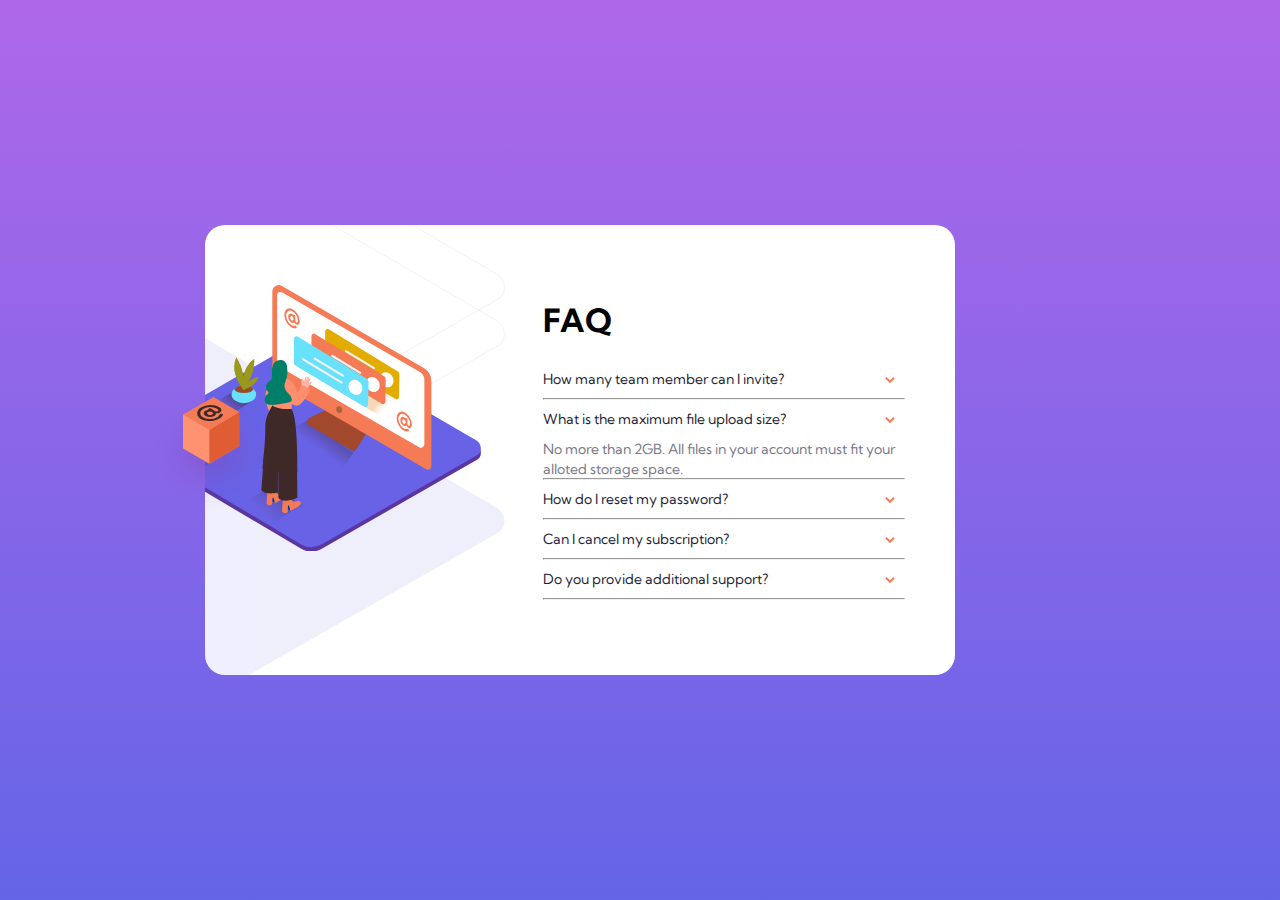
==== faq-accordion-card/index.html @ 41b0c8e5 "Edit to show faq 2 answer" ====
<!DOCTYPE html>
<html lang="en">
<head>
    <meta charset="UTF-8">
    <meta name="viewport" content="width=device-width, initial-scale=1.0">
    <title>FAQ Accordion</title>
    <link rel="stylesheet" href="styles.css">
    <link rel="shortcut icon" href="/images/favicon-32x32.png" type="image/x-icon">
    <script src="index.js" defer></script>
</head>
<body>
    <main id="main">
        <div class="img">
            <img id="screen" src="images/illustration-woman-online-desktop.svg" alt="a woman looking at a screen">
            <img id="bg" src="images/bg-pattern-desktop.svg" alt="">
        </div>
        <div class="faq">
            <h1>FAQ</h1>
            <p onclick="showAnswer1()">How many team member can I invite? <span><img id="btn-img1" src="images/icon-arrow-down.svg" alt="arrow down"></span></p>
            <span class="text" id="dropdown1">Lorem ipsum, dolor sit amet consectetur adipisicing elit. Eos, beatae.</span>
            <hr>
            <p id="to-view" onclick="showAnswer2()">What is the maximum file upload size? <span><img id="btn-img2" src="images/icon-arrow-down.svg" alt="arrow down"></span></p>
            <span class="text" id="dropdown2" >No more than 2GB. All files in your account must fit your alloted storage space.</span>
            <hr>
            <p>How do I reset my password? <span><img src="images/icon-arrow-down.svg" alt="arrow down"></span></p>
            <hr>
            <p>Can I cancel my subscription? <span><img src="images/icon-arrow-down.svg" alt="arrow down"></span></p>
            <hr>
            <p>Do you provide additional support? <span><img src="images/icon-arrow-down.svg" alt="arrow down"></span></p>
            <hr>
        </div>
    </main>
    <div id="box-div"><img id="box" src="images/illustration-box-desktop.svg" alt="a box"></div>
</body>
</html>
---- faq-accordion-card/styles.css ----
@import url('https://fonts.googleapis.com/css2?family=Kumbh+Sans:wght@400;700&display=swap');

:root {
    /* PRIMARY TEXT COLORS */
    --very-dark-desaturated-blue: hsl(238, 29%, 16%);
    --soft-red: hsl(14, 88%, 65%);

    /* BACKGROUND GRADIENT */
    --soft-violet: hsl(273, 75%, 66%);
    --soft-blue: hsl(240, 73%, 65%);

    /* NEUTRAL TEXT COLORS */
    --very-dark-grayish-blue: hsl(237, 12%, 33%);
    --dark-grayish-blue: hsl(240, 6%, 50%);

    /* HORIZONTAL RULE */
    --light-grayish-blue: hsl(240, 5%, 91%);
}

* {
    margin: 0;
    padding: 0;
    box-sizing: border-box;
    font-family: 'Kumbh Sans', sans-serif;
}

/* DESKTOP DESIGN */
@media (min-width: 376px) {
    body {
        background-image: linear-gradient(var(--soft-violet), var(--soft-blue));
        display: flex;
        height: 100vh;
        align-items: center;
        justify-content: center;
    }

    #main {
        display: flex;
        flex: 0 0 auto;
        align-items: center;
        justify-content: center;
        background-color: white;
        width: 750px;
        height: 450px;
        overflow: hidden;
        border-radius: 20px;
    }

    .img {
        width: 45%;
        position: relative;
        top: 30%
    }

    #screen {
        width: 350px;
        transform: translate(-74px, 49%);
        position: relative;
        z-index: 1;
    }

    #bg {
        width: 600px;
        transform: translate(-50%, -55%);
    }

    #box {
        width: 120px;
        transform: translate(-670%, 5%);
        position: relative;
        z-index: 2;
    }

    .faq {
       height: inherit;
       margin-top: 150px;
       margin-right: 50px;
    }

    .faq h1 {
        font-weight: 700;
        padding-bottom: 20px;
    }

    .faq p {
        font-weight: 400;
        font-size: 14px;
        color: var(--very-dark-desaturated-blue);
        padding: 10px 0;
        display: flex;
        justify-content: space-between;
        gap: 50px;
        }

    .faq p:hover {
        cursor: pointer;
        color: var(--soft-red);
    }
    
    .faq p > span > img {
        padding-right: 10px;
    }

    hr {
        color: var(--light-grayish-blue);
    }

    .text {
        color: var(--dark-grayish-blue);
        font-size: 14px;
    }
    
    #dropdown1 {
        display: none;
    }
    
}
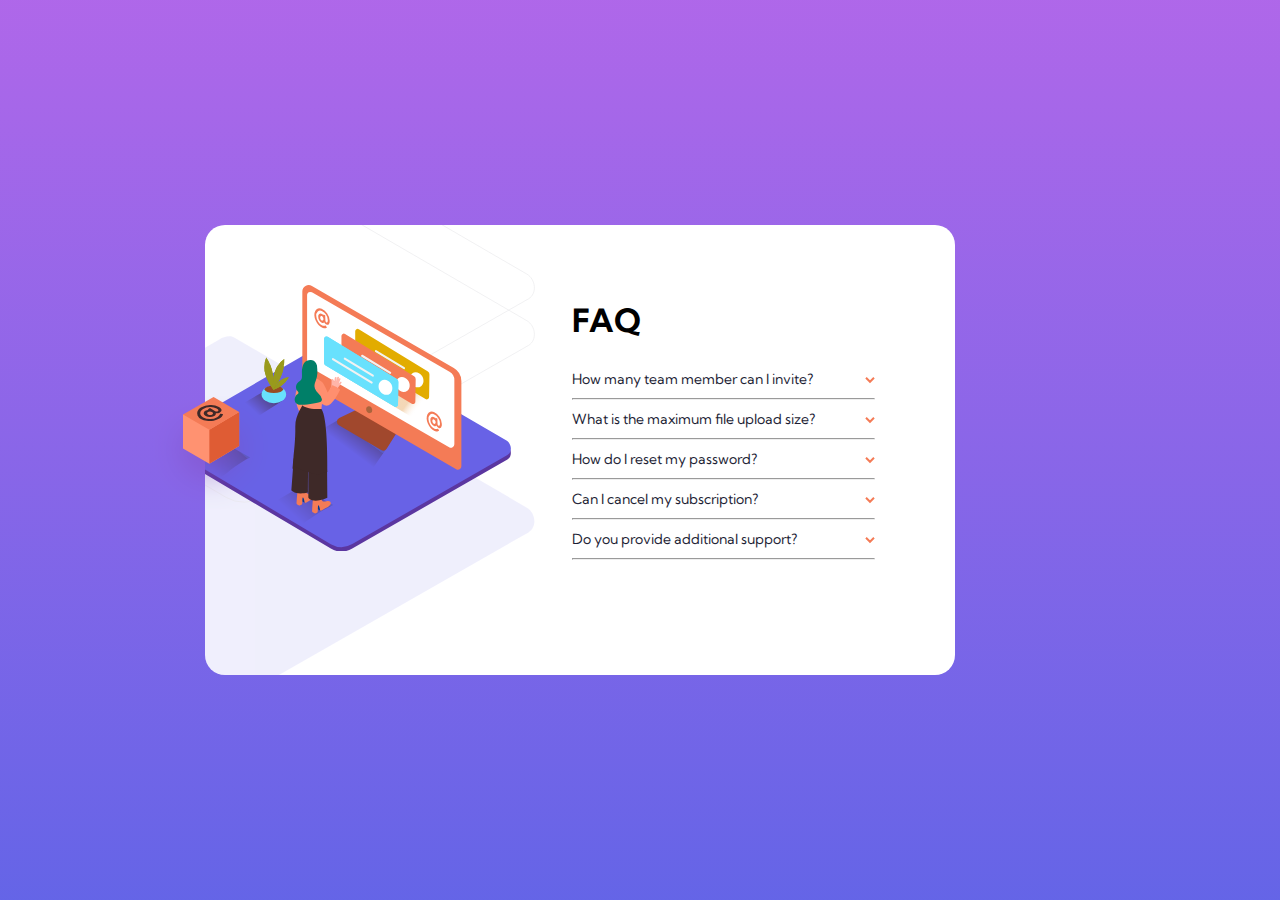
==== commit 9a205796: "Remove an id attribute for faq 2" ====
--- a/faq-accordion-card/index.html
+++ b/faq-accordion-card/index.html
@@ -19,7 +19,7 @@
             <p onclick="showAnswer1()">How many team member can I invite? <span><img id="btn-img1" src="images/icon-arrow-down.svg" alt="arrow down"></span></p>
             <span class="text" id="dropdown1">Lorem ipsum, dolor sit amet consectetur adipisicing elit. Eos, beatae.</span>
             <hr>
-            <p id="to-view" onclick="showAnswer2()">What is the maximum file upload size? <span><img id="btn-img2" src="images/icon-arrow-down.svg" alt="arrow down"></span></p>
+            <p onclick="showAnswer2()">What is the maximum file upload size? <span><img id="btn-img2" src="images/icon-arrow-down.svg" alt="arrow down"></span></p>
             <span class="text" id="dropdown2" >No more than 2GB. All files in your account must fit your alloted storage space.</span>
             <hr>
             <p>How do I reset my password? <span><img src="images/icon-arrow-down.svg" alt="arrow down"></span></p>
--- a/faq-accordion-card/styles.css
+++ b/faq-accordion-card/styles.css
@@ -96,10 +96,6 @@
         cursor: pointer;
         color: var(--soft-red);
     }
-    
-    .faq p > span > img {
-        padding-right: 10px;
-    }
 
     hr {
         color: var(--light-grayish-blue);
@@ -114,4 +110,7 @@
         display: none;
     }
     
+    #dropdown2 {
+        display: none;
+    }
 }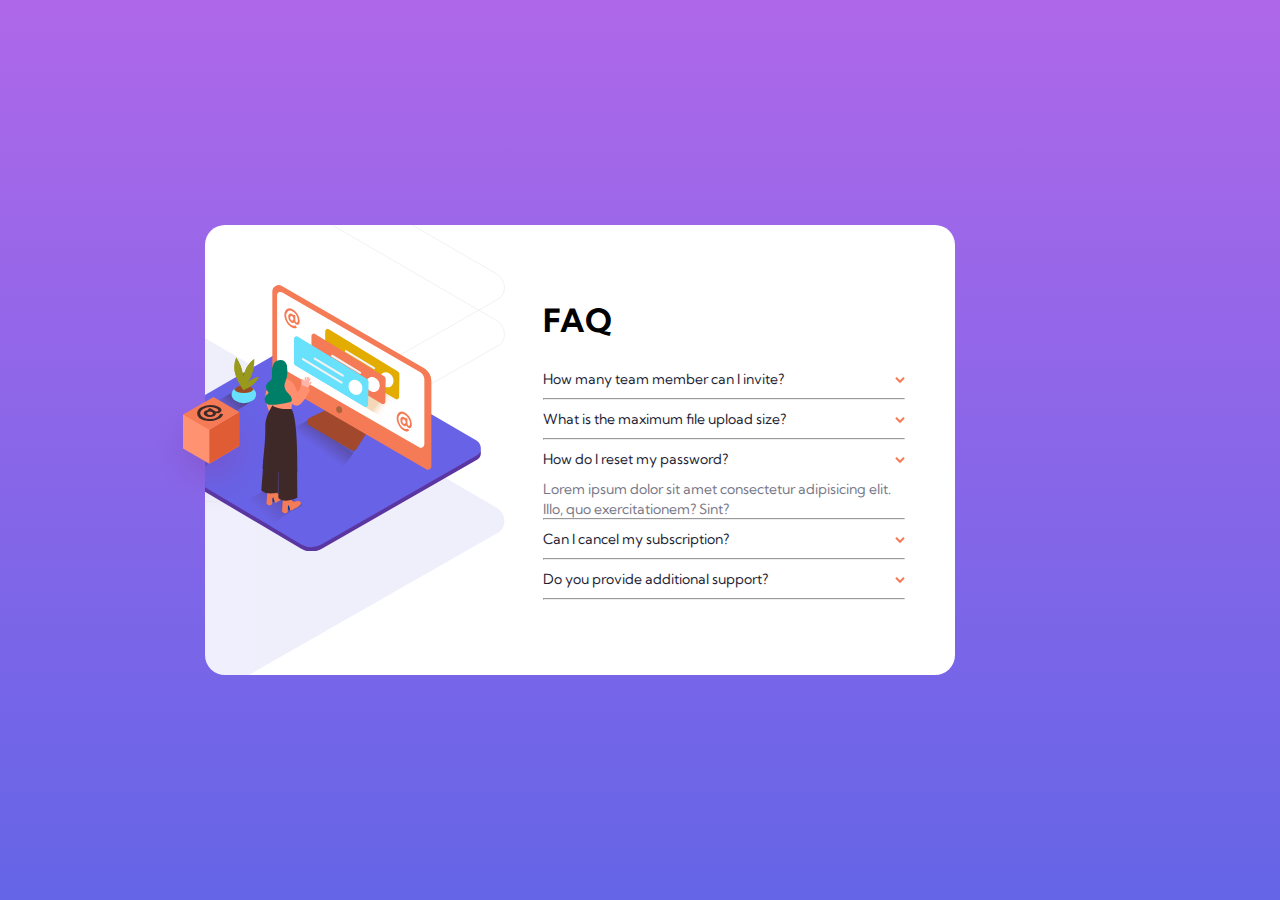
==== commit 6d549e75: "Add answer to faq 3" ====
--- a/faq-accordion-card/index.html
+++ b/faq-accordion-card/index.html
@@ -22,7 +22,8 @@
             <p onclick="showAnswer2()">What is the maximum file upload size? <span><img id="btn-img2" src="images/icon-arrow-down.svg" alt="arrow down"></span></p>
             <span class="text" id="dropdown2" >No more than 2GB. All files in your account must fit your alloted storage space.</span>
             <hr>
-            <p>How do I reset my password? <span><img src="images/icon-arrow-down.svg" alt="arrow down"></span></p>
+            <p onclick="showAnswer3()">How do I reset my password? <span><img id="btn-img3" src="images/icon-arrow-down.svg" alt="arrow down"></span></p>
+            <span class="text" id="dropdown3">Lorem ipsum dolor sit amet consectetur adipisicing elit. Illo, quo exercitationem? Sint?</span>
             <hr>
             <p>Can I cancel my subscription? <span><img src="images/icon-arrow-down.svg" alt="arrow down"></span></p>
             <hr>
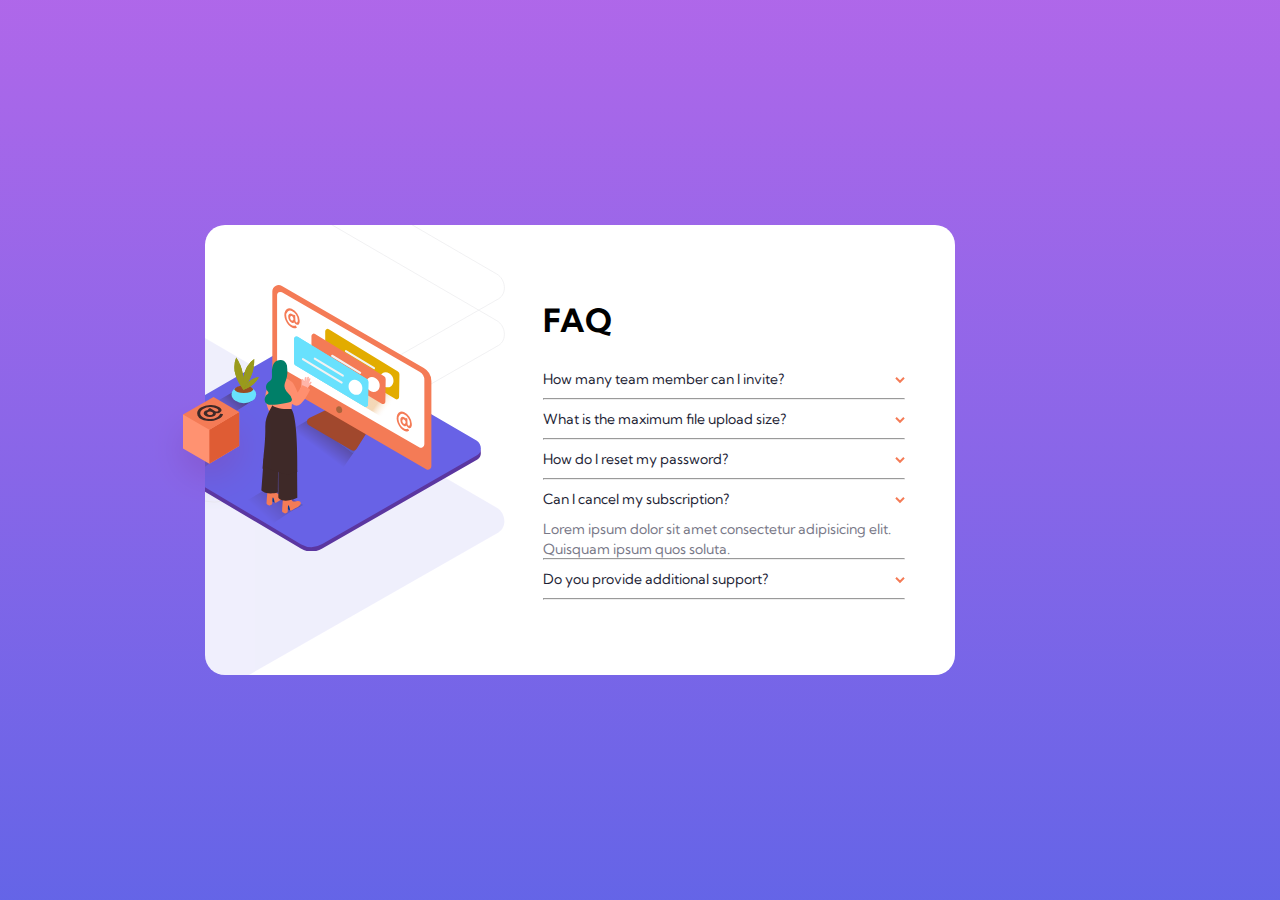
==== commit 90bfbebf: "Edit the html for faq4" ====
--- a/faq-accordion-card/index.html
+++ b/faq-accordion-card/index.html
@@ -25,7 +25,8 @@
             <p onclick="showAnswer3()">How do I reset my password? <span><img id="btn-img3" src="images/icon-arrow-down.svg" alt="arrow down"></span></p>
             <span class="text" id="dropdown3">Lorem ipsum dolor sit amet consectetur adipisicing elit. Illo, quo exercitationem? Sint?</span>
             <hr>
-            <p>Can I cancel my subscription? <span><img src="images/icon-arrow-down.svg" alt="arrow down"></span></p>
+            <p onclick="showAnswer4()">Can I cancel my subscription? <span><img id="btn-img4" src="images/icon-arrow-down.svg" alt="arrow down"></span></p>
+            <span class="text" id="dorpdown4">Lorem ipsum dolor sit amet consectetur adipisicing elit. Quisquam ipsum quos soluta.</span>
             <hr>
             <p>Do you provide additional support? <span><img src="images/icon-arrow-down.svg" alt="arrow down"></span></p>
             <hr>
--- a/faq-accordion-card/styles.css
+++ b/faq-accordion-card/styles.css
@@ -113,4 +113,8 @@
     #dropdown2 {
         display: none;
     }
+
+    #dropdown3 {
+        display: none;
+    }
 }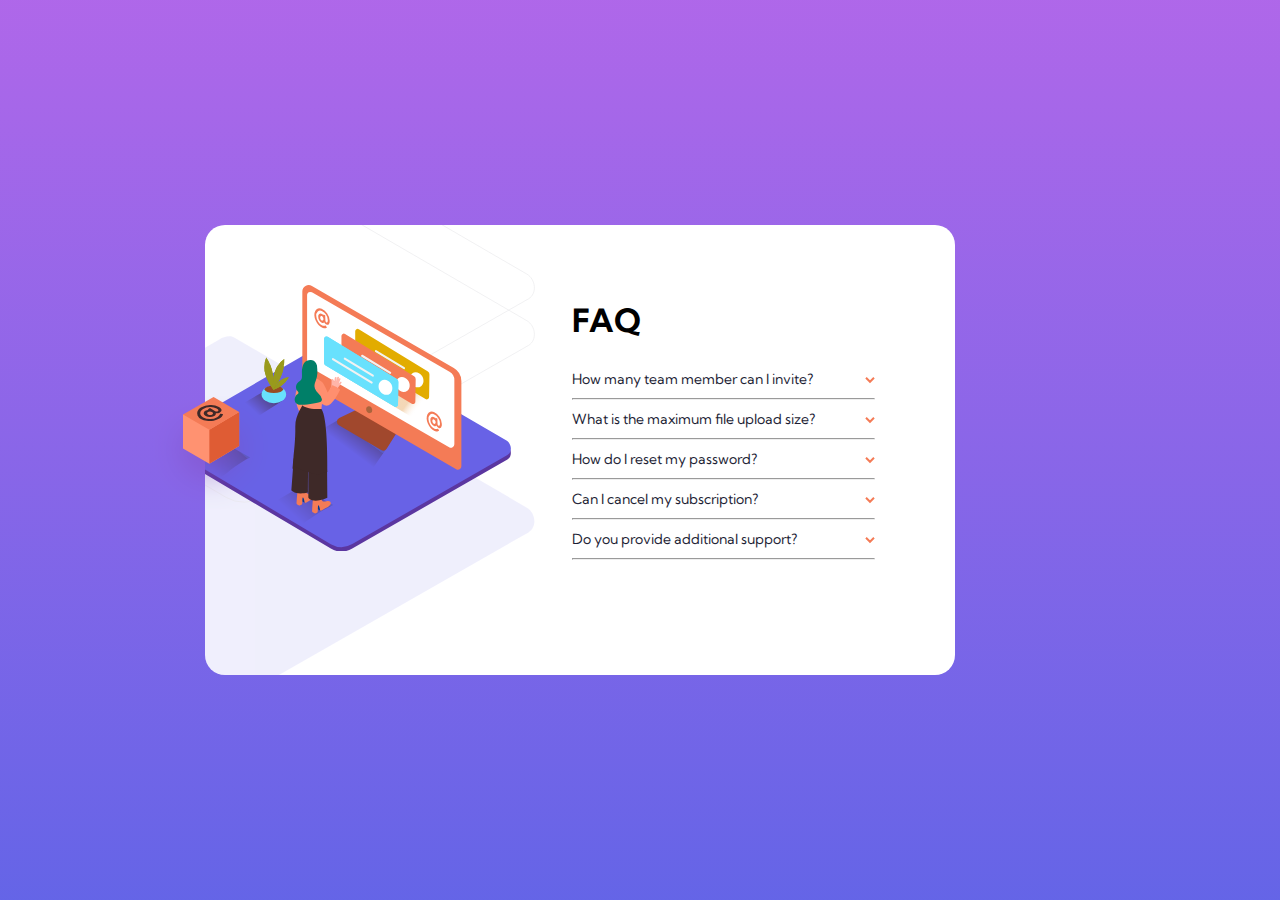
==== commit a50080a1: "Fix id attribute for faq 4" ====
--- a/faq-accordion-card/index.html
+++ b/faq-accordion-card/index.html
@@ -26,7 +26,7 @@
             <span class="text" id="dropdown3">Lorem ipsum dolor sit amet consectetur adipisicing elit. Illo, quo exercitationem? Sint?</span>
             <hr>
             <p onclick="showAnswer4()">Can I cancel my subscription? <span><img id="btn-img4" src="images/icon-arrow-down.svg" alt="arrow down"></span></p>
-            <span class="text" id="dorpdown4">Lorem ipsum dolor sit amet consectetur adipisicing elit. Quisquam ipsum quos soluta.</span>
+            <span class="text" id="dropdown4">Lorem ipsum dolor sit amet consectetur adipisicing elit. Quisquam ipsum quos soluta.</span>
             <hr>
             <p>Do you provide additional support? <span><img src="images/icon-arrow-down.svg" alt="arrow down"></span></p>
             <hr>
--- a/faq-accordion-card/styles.css
+++ b/faq-accordion-card/styles.css
@@ -117,4 +117,8 @@
     #dropdown3 {
         display: none;
     }
+
+    #dropdown4 {
+        display: none;
+    }
 }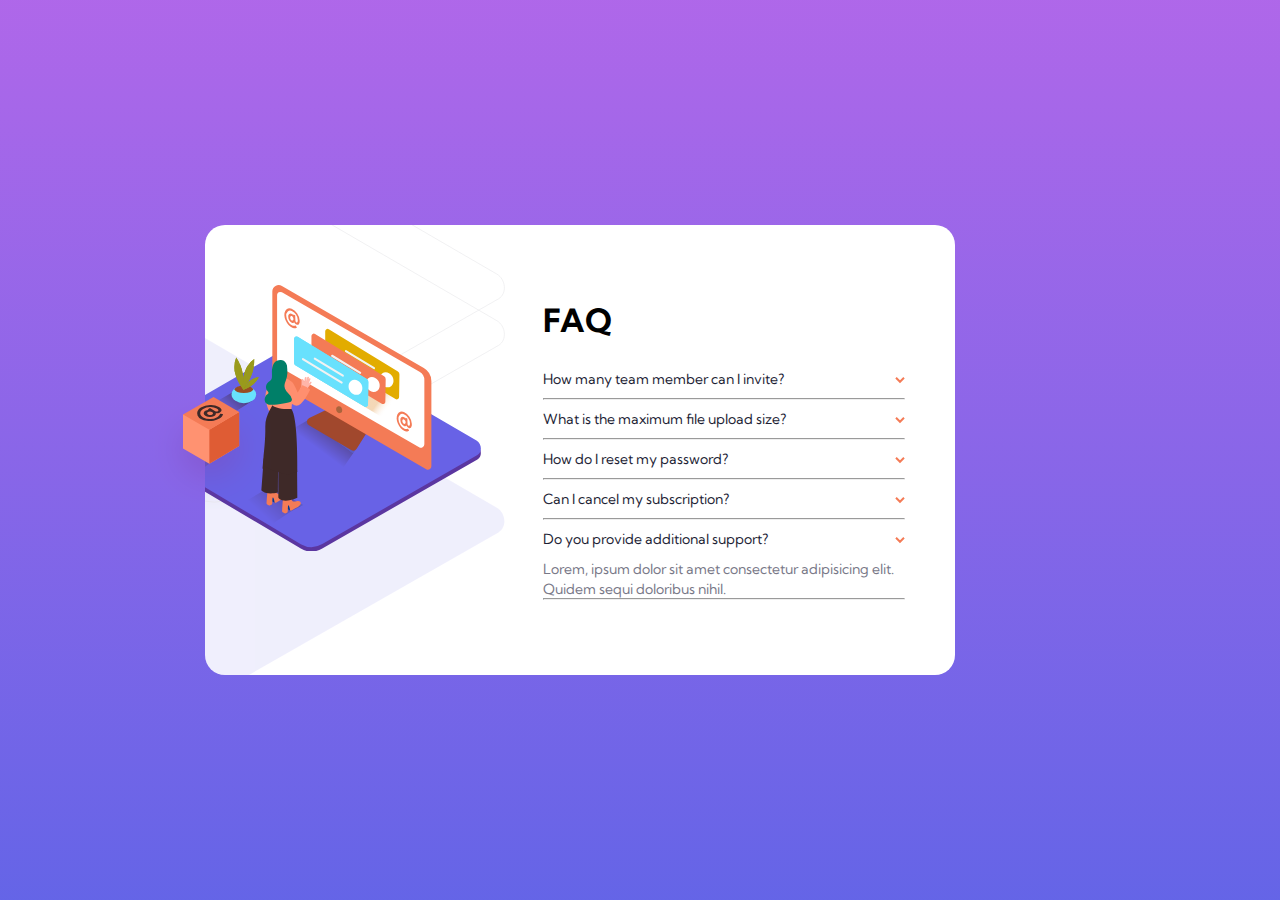
==== commit adb07477: "Add faq 5 html" ====
--- a/faq-accordion-card/index.html
+++ b/faq-accordion-card/index.html
@@ -28,7 +28,8 @@
             <p onclick="showAnswer4()">Can I cancel my subscription? <span><img id="btn-img4" src="images/icon-arrow-down.svg" alt="arrow down"></span></p>
             <span class="text" id="dropdown4">Lorem ipsum dolor sit amet consectetur adipisicing elit. Quisquam ipsum quos soluta.</span>
             <hr>
-            <p>Do you provide additional support? <span><img src="images/icon-arrow-down.svg" alt="arrow down"></span></p>
+            <p onclick="showAnswer5()">Do you provide additional support? <span><img id="btn-img5" src="images/icon-arrow-down.svg" alt="arrow down"></span></p>
+            <span class="text" id="dropdown5">Lorem, ipsum dolor sit amet consectetur adipisicing elit. Quidem sequi doloribus nihil.</span>
             <hr>
         </div>
     </main>
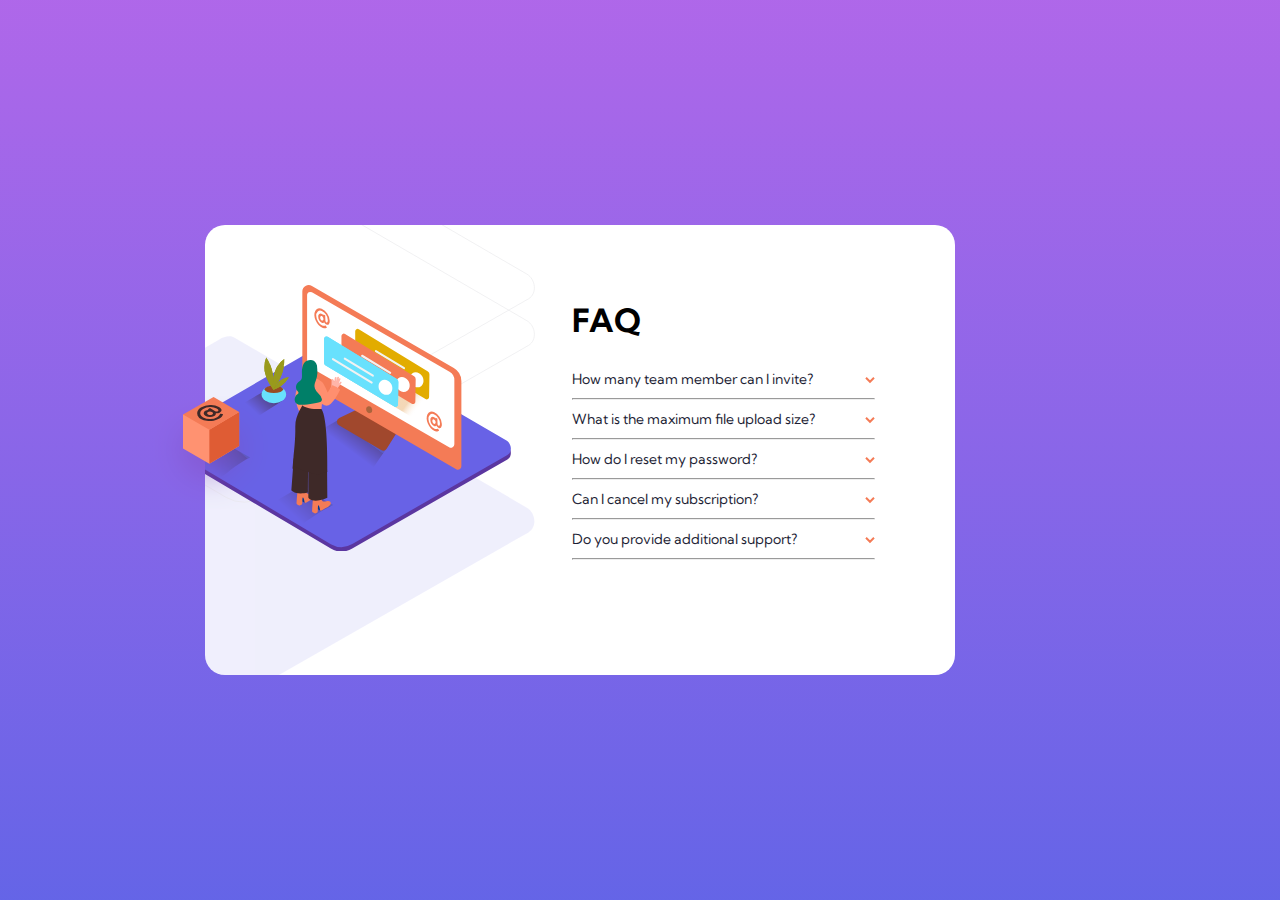
==== commit 517f4d8d: "Refractor some code" ====
--- a/faq-accordion-card/index.html
+++ b/faq-accordion-card/index.html
@@ -16,19 +16,19 @@
         </div>
         <div class="faq">
             <h1>FAQ</h1>
-            <p onclick="showAnswer1()">How many team member can I invite? <span><img id="btn-img1" src="images/icon-arrow-down.svg" alt="arrow down"></span></p>
+            <p class="question">How many team member can I invite? <span><img id="btn-img1" src="images/icon-arrow-down.svg" alt="arrow down"></span></p>
             <span class="text" id="dropdown1">Lorem ipsum, dolor sit amet consectetur adipisicing elit. Eos, beatae.</span>
             <hr>
-            <p onclick="showAnswer2()">What is the maximum file upload size? <span><img id="btn-img2" src="images/icon-arrow-down.svg" alt="arrow down"></span></p>
+            <p class="question">What is the maximum file upload size? <span><img id="btn-img2" src="images/icon-arrow-down.svg" alt="arrow down"></span></p>
             <span class="text" id="dropdown2" >No more than 2GB. All files in your account must fit your alloted storage space.</span>
             <hr>
-            <p onclick="showAnswer3()">How do I reset my password? <span><img id="btn-img3" src="images/icon-arrow-down.svg" alt="arrow down"></span></p>
+            <p class="question">How do I reset my password? <span><img id="btn-img3" src="images/icon-arrow-down.svg" alt="arrow down"></span></p>
             <span class="text" id="dropdown3">Lorem ipsum dolor sit amet consectetur adipisicing elit. Illo, quo exercitationem? Sint?</span>
             <hr>
-            <p onclick="showAnswer4()">Can I cancel my subscription? <span><img id="btn-img4" src="images/icon-arrow-down.svg" alt="arrow down"></span></p>
+            <p class="question">Can I cancel my subscription? <span><img id="btn-img4" src="images/icon-arrow-down.svg" alt="arrow down"></span></p>
             <span class="text" id="dropdown4">Lorem ipsum dolor sit amet consectetur adipisicing elit. Quisquam ipsum quos soluta.</span>
             <hr>
-            <p onclick="showAnswer5()">Do you provide additional support? <span><img id="btn-img5" src="images/icon-arrow-down.svg" alt="arrow down"></span></p>
+            <p class="question">Do you provide additional support? <span><img id="btn-img5" src="images/icon-arrow-down.svg" alt="arrow down"></span></p>
             <span class="text" id="dropdown5">Lorem, ipsum dolor sit amet consectetur adipisicing elit. Quidem sequi doloribus nihil.</span>
             <hr>
         </div>
--- a/faq-accordion-card/styles.css
+++ b/faq-accordion-card/styles.css
@@ -24,6 +24,112 @@
     font-family: 'Kumbh Sans', sans-serif;
 }
 
+/* MOBILE DESIGN */
+
+@media  (max-width: 375px) {
+    body {
+        background-image: linear-gradient(var(--soft-violet), var(--soft-blue));
+        display: flex;
+        width: 100vh;
+        align-items: center;
+        justify-content: center;
+    }
+    
+    #main {
+        margin: 100px;
+        display: flex;
+        flex-direction: column;
+        flex: 0 0 auto;
+        align-items: center;
+        justify-content: center;
+        background-color: white;
+        width: 300px;
+        border-radius: 20px;
+    }
+
+    .img {
+        width: 45%;
+        position: absolute;
+        top: 40px;
+        right: -60px;
+    }
+
+    #screen {
+        width: 250px;
+        transform: translate(-50px, -50px);
+        position: relative;
+        z-index: 1;
+    }
+
+    #bg {
+        width: 250px;
+        transform: translate(-50px, -260px);
+    }
+
+    #box {
+        width: 80px;
+        transform: translate(-380px, -300px);
+        position: relative;
+        z-index: 2;
+    }
+
+    .faq {
+       margin: 150px 20px;
+
+     }
+ 
+     .faq h1 {
+         font-weight: 700;
+         text-align: center;
+         padding-bottom: 20px;
+     }
+ 
+     .faq p {
+         font-weight: 400;
+         font-size: 14px;
+         color: var(--very-dark-desaturated-blue);
+         padding: 10px 0;
+         display: flex;
+         justify-content: space-between;
+         gap: 50px;
+         }
+ 
+     .faq p:hover {
+         cursor: pointer;
+         color: var(--soft-red);
+     }
+ 
+     hr {
+         color: var(--light-grayish-blue);
+     }
+ 
+     .text {
+         color: var(--dark-grayish-blue);
+         font-size: 14px;
+     }
+
+     #dropdown1 {
+        display: none;
+    }
+    
+    #dropdown2 {
+        display: none;
+    }
+
+    #dropdown3 {
+        display: none;
+    }
+
+    #dropdown4 {
+        display: none;
+    }
+
+    #dropdown5 {
+        display: none;
+    }
+}
+
+
 /* DESKTOP DESIGN */
 @media (min-width: 376px) {
     body {
@@ -121,4 +227,10 @@
     #dropdown4 {
         display: none;
     }
-}+
+    #dropdown5 {
+        display: none;
+    }
+}
+
+
